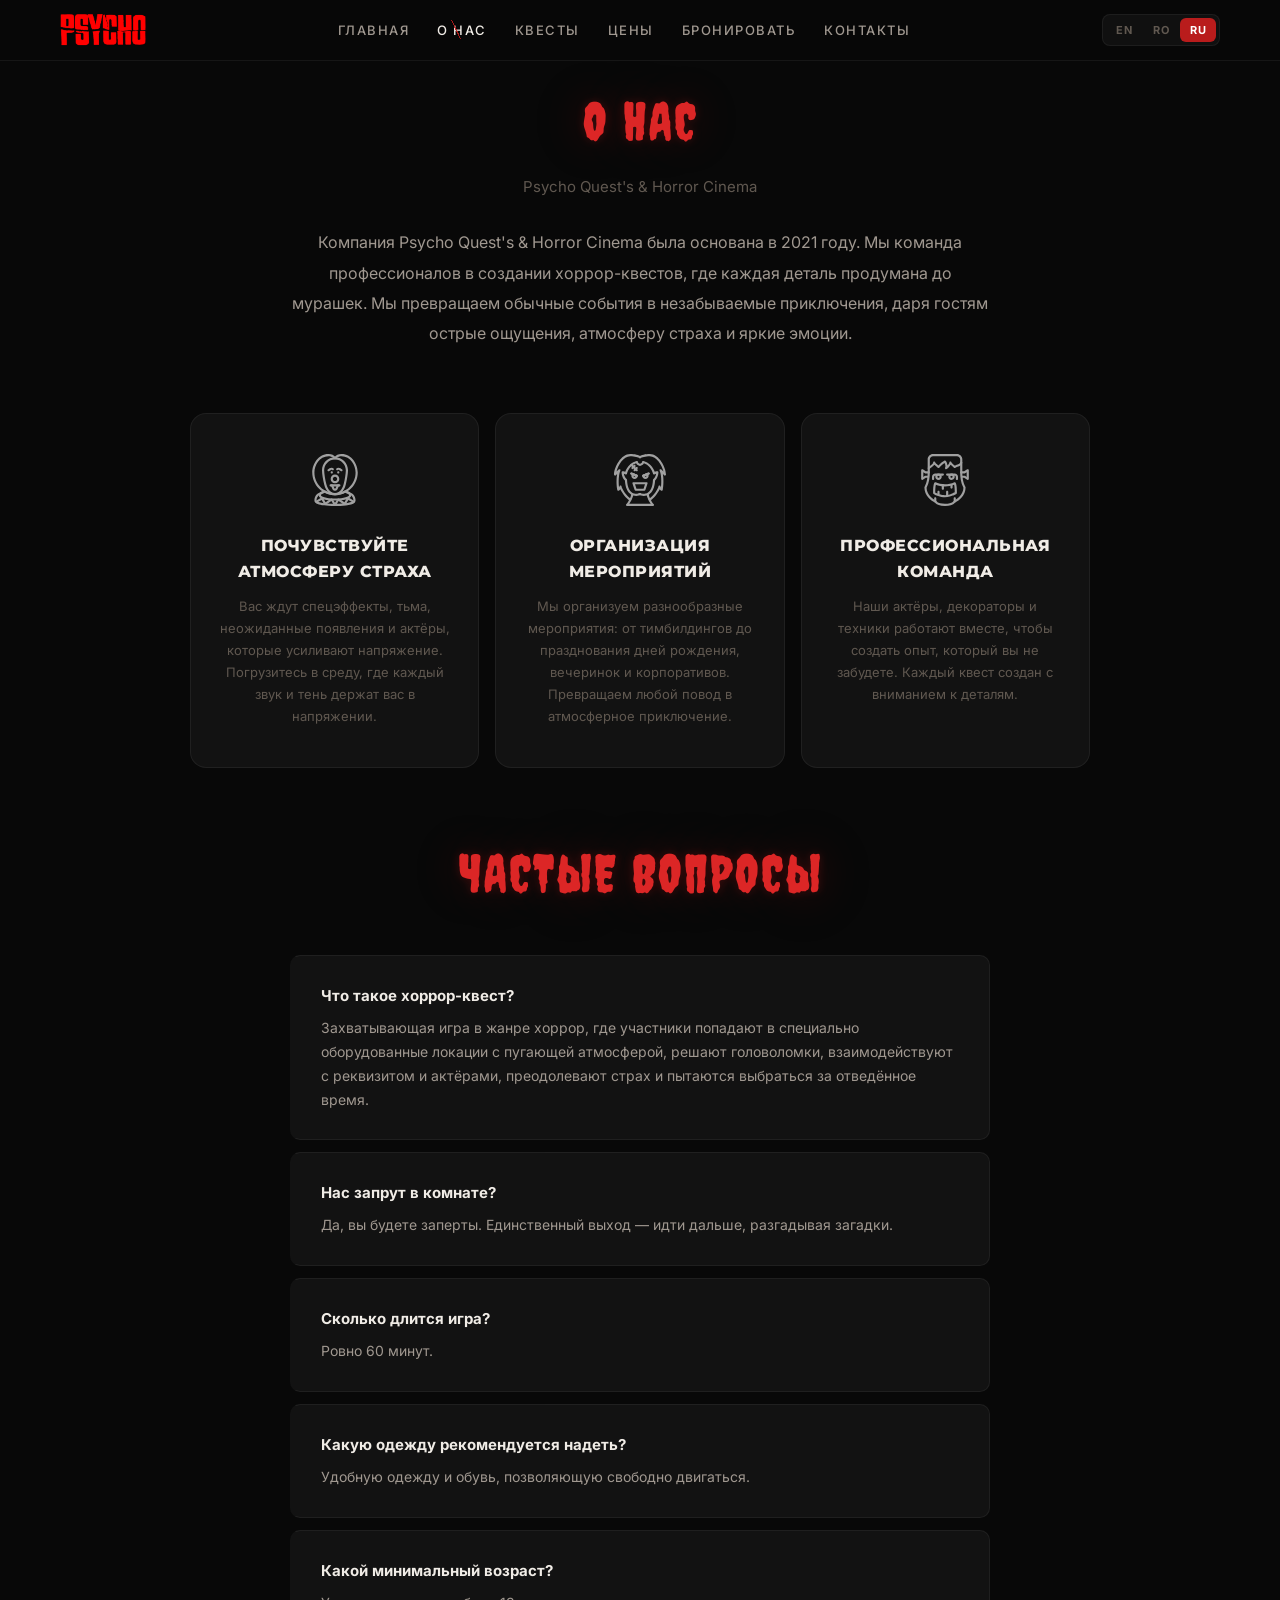
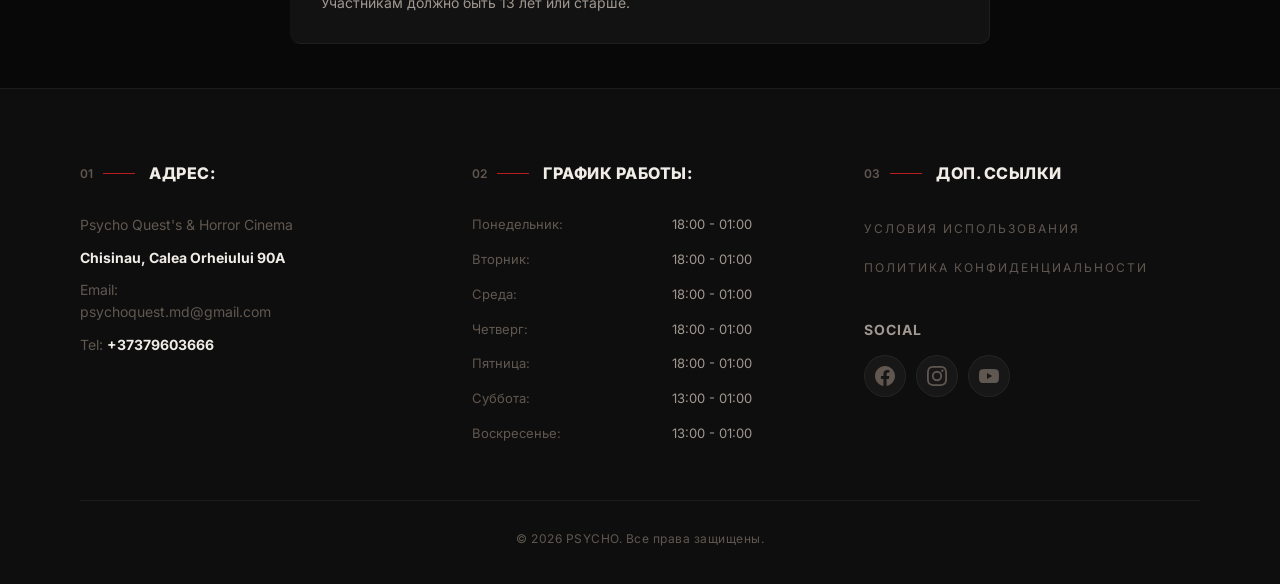
==== about.html @ f4867525 "feat: add Supabase booking system with admin panel and notifications Replace FormSubmit.co with a re" ====
<!DOCTYPE html>
<html lang="ru" data-theme="dark">
<head>
  <meta charset="UTF-8">
  <meta name="viewport" content="width=device-width, initial-scale=1.0">
  <title>PSYCHO — About Us</title>
  <meta name="description" content="PSYCHO Horror Quest — immersive escape rooms with live actors in Chisinau, Moldova.">
  <meta property="og:type" content="website">
  <meta property="og:title" content="PSYCHO — About Us">
  <meta property="og:description" content="Immersive horror escape rooms with live actors. Face your fears.">
  <meta property="og:image" content="og-image.svg">
  <meta property="og:url" content="https://psycho-phi.vercel.app">
  <meta property="og:site_name" content="PSYCHO Horror Quest">
  <meta name="twitter:card" content="summary_large_image">
  <meta name="twitter:title" content="PSYCHO — About Us">
  <meta name="twitter:image" content="og-image.svg">
  <link rel="icon" href="data:image/svg+xml,<svg xmlns='http://www.w3.org/2000/svg' viewBox='0 0 100 100'><text y='80' font-size='80'>&#x1F3AD;</text></svg>">
  <link rel="preconnect" href="https://fonts.googleapis.com">
  <link rel="preconnect" href="https://fonts.gstatic.com" crossorigin>
  <link href="https://fonts.googleapis.com/css2?family=Creepster&family=Inter:wght@400;500;600;700&family=Montserrat:wght@700;800;900&family=Noto+Sans:wght@700;800;900&display=swap" rel="stylesheet">
  <link rel="stylesheet" href="style.css">
  <!-- Google Analytics -->
  <script async src="https://www.googletagmanager.com/gtag/js?id=G-79M2F83FZJ"></script>
  <script>
    window.dataLayer = window.dataLayer || [];
    function gtag(){dataLayer.push(arguments);}
    gtag('js', new Date());
    gtag('config', 'G-79M2F83FZJ');
  </script>
  <!-- Microsoft Clarity -->
  <script>
    (function(c,l,a,r,i,t,y){
      c[a]=c[a]||function(){(c[a].q=c[a].q||[]).push(arguments)};
      t=l.createElement(r);t.async=1;t.src="https://www.clarity.ms/tag/"+i;
      y=l.getElementsByTagName(r)[0];y.parentNode.insertBefore(t,y);
    })(window, document, "clarity", "script", "rmegk6gtqh");
  </script>
  <!-- hreflang -->
  <link rel="alternate" href="https://psychoquest.md/en/" hreflang="en-US">
  <link rel="alternate" href="https://psychoquest.md/ro/" hreflang="ro-RO">
  <link rel="alternate" href="https://psychoquest.md/ru/" hreflang="ru-RU">
  <meta name="google-site-verification" content="jnok09zRjxo2usL5P604njQZQoS1JyeTuHIp3W2_Ptk">
</head>
<body>

  <!-- NAVBAR -->
  <header class="navbar" role="banner">
    <nav class="navbar-inner">
      <a href="index.html" class="logo"><img src="images/logo.png" alt="PSYCHO" class="logo-img"></a>
      <ul class="nav-links">
        <li><a href="index.html" data-i18n="navHome">Home</a></li>
        <li><a href="about.html" data-i18n="navAbout">About Us</a></li>
        <li><a href="quests.html" data-i18n="navQuests">Quests</a></li>
        <li><a href="pricing.html" data-i18n="navPricing">Pricing</a></li>
        <li><a href="booking.html" data-i18n="navBooking">Book Now</a></li>
        <li><a href="contact.html" data-i18n="navContact">Contact</a></li>
      </ul>
      <div class="nav-controls">
        <div class="lang-switcher">
          <button class="lang-btn" data-lang="en">EN</button>
          <button class="lang-btn" data-lang="ro">RO</button>
          <button class="lang-btn active" data-lang="ru">RU</button>
        </div>
        <button class="menu-toggle" id="menuToggle" aria-label="Menu">&#x2630;</button>
      </div>
    </nav>
  </header>

  <nav class="mobile-nav" id="mobileNav">
    <a href="index.html" data-i18n="navHome">Home</a>
    <a href="about.html" data-i18n="navAbout">About Us</a>
    <a href="quests.html" data-i18n="navQuests">Quests</a>
    <a href="pricing.html" data-i18n="navPricing">Pricing</a>
    <a href="booking.html" data-i18n="navBooking">Book Now</a>
    <a href="contact.html" data-i18n="navContact">Contact</a>
  </nav>

  <main class="page-content">
    <div class="container">
      <h1 class="section-title fade-in" data-i18n="aboutTitle">About Us</h1>
      <p class="section-subtitle fade-in" data-i18n="aboutSubtitle">Psycho Quest's &amp; Horror Cinema</p>

      <!-- Company Info -->
      <div class="about-block fade-in">
        <div class="about-text">
          <p data-i18n="aboutDesc">Psycho Quest's &amp; Horror Cinema was founded in 2021. We are a team of professionals in creating horror quests, where every detail is thought through to give you chills. We transform ordinary events into unforgettable adventures, giving our guests thrilling sensations, an atmosphere of fear, and vivid emotions.</p>
        </div>
      </div>

      <!-- Features -->
      <div class="about-features">
        <div class="about-feature fade-in">
          <img src="images/Pennywise.svg" alt="" class="about-feature-icon">
          <h3 data-i18n="aboutAtmosphere">Feel the Atmosphere of Fear</h3>
          <p data-i18n="aboutAtmosphereDesc">Special effects, darkness, unexpected appearances, and actors who intensify the tension. Immerse yourself in an environment where every sound and shadow keeps you on edge.</p>
        </div>
        <div class="about-feature fade-in">
          <img src="images/Chucky.svg" alt="" class="about-feature-icon">
          <h3 data-i18n="aboutEvents">Event Organization</h3>
          <p data-i18n="aboutEventsDesc">We organize a variety of events: from team-building activities to birthday celebrations, parties, and corporate functions. We transform any occasion into an atmospheric adventure with intense emotions.</p>
        </div>
        <div class="about-feature fade-in">
          <img src="images/Frankenstein.svg" alt="" class="about-feature-icon">
          <h3 data-i18n="aboutProfessional">Professional Team</h3>
          <p data-i18n="aboutProfessionalDesc">Our actors, set designers, and technicians work together to create an experience you won't forget. Every quest is built with meticulous attention to detail.</p>
        </div>
      </div>

      <!-- FAQ -->
      <h2 class="section-title fade-in" style="margin-top: 64px;" data-i18n="faqTitle">FAQ</h2>
      <div class="faq-list">
        <div class="faq-item fade-in">
          <h4 class="faq-question" data-i18n="faq1q">What is a horror quest?</h4>
          <p class="faq-answer" data-i18n="faq1a">An exciting horror-genre game where participants enter specially designed locations with a frightening atmosphere, solve puzzles, interact with props and actors, overcome their fears, and try to escape within the set time.</p>
        </div>
        <div class="faq-item fade-in">
          <h4 class="faq-question" data-i18n="faq2q">Will we be locked in a room?</h4>
          <p class="faq-answer" data-i18n="faq2a">Yes, you will be locked in. The only way out is to keep moving forward and solving the puzzles.</p>
        </div>
        <div class="faq-item fade-in">
          <h4 class="faq-question" data-i18n="faq3q">How long does the game last?</h4>
          <p class="faq-answer" data-i18n="faq3a">Exactly 60 minutes.</p>
        </div>
        <div class="faq-item fade-in">
          <h4 class="faq-question" data-i18n="faq4q">What clothing is recommended?</h4>
          <p class="faq-answer" data-i18n="faq4a">Comfortable clothes and shoes that allow easy movement.</p>
        </div>
        <div class="faq-item fade-in">
          <h4 class="faq-question" data-i18n="faq5q">What is the minimum age?</h4>
          <p class="faq-answer" data-i18n="faq5a">Participants must be 13 years or older.</p>
        </div>
      </div>
    </div>
  </main>

  <!-- FOOTER -->
  <footer class="footer" role="contentinfo">
    <div class="container">
      <div class="footer-grid">
        <div class="footer-col">
          <div class="footer-col-header"><span class="footer-col-num">01</span><h4 data-i18n="footerAddress">Address:</h4></div>
          <div class="footer-col-body">
            <p class="footer-brand">Psycho Quest's &amp; Horror Cinema</p>
            <p><strong>Chisinau, Calea Orheiului 90A</strong></p>
            <p>Email:<br><a href="mailto:psychoquest.md@gmail.com">psychoquest.md@gmail.com</a></p>
            <p>Tel: <a href="tel:+37379603666"><strong>+37379603666</strong></a></p>
          </div>
        </div>
        <div class="footer-col">
          <div class="footer-col-header"><span class="footer-col-num">02</span><h4 data-i18n="footerSchedule">Working hours:</h4></div>
          <div class="footer-col-body footer-schedule">
            <div class="schedule-row"><span data-i18n="dayMon">Monday:</span><span>18:00 - 01:00</span></div>
            <div class="schedule-row"><span data-i18n="dayTue">Tuesday:</span><span>18:00 - 01:00</span></div>
            <div class="schedule-row"><span data-i18n="dayWed">Wednesday:</span><span>18:00 - 01:00</span></div>
            <div class="schedule-row"><span data-i18n="dayThu">Thursday:</span><span>18:00 - 01:00</span></div>
            <div class="schedule-row"><span data-i18n="dayFri">Friday:</span><span>18:00 - 01:00</span></div>
            <div class="schedule-row"><span data-i18n="daySat">Saturday:</span><span>13:00 - 01:00</span></div>
            <div class="schedule-row"><span data-i18n="daySun">Sunday:</span><span>13:00 - 01:00</span></div>
          </div>
        </div>
        <div class="footer-col">
          <div class="footer-col-header"><span class="footer-col-num">03</span><h4 data-i18n="footerLinks">Extra links</h4></div>
          <div class="footer-col-body">
            <a href="terms.html" class="footer-link" data-i18n="footerTerms">TERMS OF USE</a>
            <a href="privacy.html" class="footer-link" data-i18n="footerPrivacy">PRIVACY POLICY</a>
          </div>
          <div class="footer-social-section">
            <h4>Social</h4>
            <div class="footer-social-links">
              <a href="https://facebook.com/psychoquest.balti" class="footer-social-btn" aria-label="Facebook" target="_blank" rel="noopener"><svg width="20" height="20" fill="currentColor" viewBox="0 0 24 24"><path d="M24 12.073c0-6.627-5.373-12-12-12s-12 5.373-12 12c0 5.99 4.388 10.954 10.125 11.854v-8.385H7.078v-3.47h3.047V9.43c0-3.007 1.792-4.669 4.533-4.669 1.312 0 2.686.235 2.686.235v2.953H15.83c-1.491 0-1.956.925-1.956 1.874v2.25h3.328l-.532 3.47h-2.796v8.385C19.612 23.027 24 18.062 24 12.073z"/></svg></a>
              <a href="https://instagram.com/psycho_quest.md" class="footer-social-btn" aria-label="Instagram" target="_blank" rel="noopener"><svg width="20" height="20" fill="currentColor" viewBox="0 0 24 24"><path d="M12 2.163c3.204 0 3.584.012 4.85.07 3.252.148 4.771 1.691 4.919 4.919.058 1.265.069 1.645.069 4.849 0 3.205-.012 3.584-.069 4.849-.149 3.225-1.664 4.771-4.919 4.919-1.266.058-1.644.07-4.85.07-3.204 0-3.584-.012-4.849-.07-3.26-.149-4.771-1.699-4.919-4.92-.058-1.265-.07-1.644-.07-4.849 0-3.204.013-3.583.07-4.849.149-3.227 1.664-4.771 4.919-4.919 1.266-.057 1.645-.069 4.849-.069zM12 0C8.741 0 8.333.014 7.053.072 2.695.272.273 2.69.073 7.052.014 8.333 0 8.741 0 12c0 3.259.014 3.668.072 4.948.2 4.358 2.618 6.78 6.98 6.98C8.333 23.986 8.741 24 12 24c3.259 0 3.668-.014 4.948-.072 4.354-.2 6.782-2.618 6.979-6.98.059-1.28.073-1.689.073-4.948 0-3.259-.014-3.667-.072-4.947-.196-4.354-2.617-6.78-6.979-6.98C15.668.014 15.259 0 12 0zm0 5.838a6.162 6.162 0 100 12.324 6.162 6.162 0 000-12.324zM12 16a4 4 0 110-8 4 4 0 010 8zm6.406-11.845a1.44 1.44 0 100 2.881 1.44 1.44 0 000-2.881z"/></svg></a>
              <a href="https://youtube.com/@psycho_moldova" class="footer-social-btn" aria-label="YouTube" target="_blank" rel="noopener"><svg width="20" height="20" fill="currentColor" viewBox="0 0 24 24"><path d="M23.498 6.186a3.016 3.016 0 00-2.122-2.136C19.505 3.545 12 3.545 12 3.545s-7.505 0-9.377.505A3.017 3.017 0 00.502 6.186C0 8.07 0 12 0 12s0 3.93.502 5.814a3.016 3.016 0 002.122 2.136c1.871.505 9.376.505 9.376.505s7.505 0 9.377-.505a3.015 3.015 0 002.122-2.136C24 15.93 24 12 24 12s0-3.93-.502-5.814zM9.545 15.568V8.432L15.818 12l-6.273 3.568z"/></svg></a>
            </div>
          </div>
        </div>
      </div>
      <div class="footer-bottom"><p>&copy; <span id="currentYear">2026</span> PSYCHO. <span data-i18n="footerRights">All rights reserved.</span></p></div>
    </div>
  </footer>

  <button class="scroll-top" id="scrollTop" aria-label="Scroll to top">
    <svg width="20" height="20" fill="none" stroke="currentColor" stroke-width="2.5" viewBox="0 0 24 24"><path d="M18 15l-6-6-6 6"/></svg>
  </button>

  <script src="app.js" defer></script>
</body>
</html>
---- style.css ----
/* ============================================
   PSYCHO Horror Quest - Redesigned
   Cinematic dark aesthetic, blood-red accents
   ============================================ */

/* Creepster with Cyrillic support (local file replaces Google Fonts version) */
@font-face {
  font-family: 'Creepster';
  src: url('fonts/Creepster-Cyrillic.ttf') format('truetype');
  font-weight: 400;
  font-style: normal;
  font-display: swap;
}

:root {
  --bg-primary: #080808;
  --bg-secondary: #0e0e0e;
  --bg-card: #121212;
  --bg-card-hover: #181818;
  --text-primary: #f0ece6;
  --text-secondary: #a09890;
  --text-muted: #605850;
  --accent: #b91c1c;
  --accent-dark: #7f1d1d;
  --accent-light: #dc2626;
  --accent-glow: rgba(185, 28, 28, 0.25);
  --border: rgba(255, 255, 255, 0.06);
  --border-hover: rgba(185, 28, 28, 0.4);
  --shadow: rgba(0, 0, 0, 0.6);
  --shadow-accent: rgba(185, 28, 28, 0.2);
  --input-bg: rgba(255, 255, 255, 0.04);
  --input-border: rgba(255, 255, 255, 0.08);
  --input-focus: var(--accent);
  --font-display: 'Montserrat', sans-serif;
  --font-logo: 'Creepster', cursive;
  --font-body: 'Inter', -apple-system, BlinkMacSystemFont, sans-serif;
  --radius: 16px;
  --radius-sm: 10px;
  --ease: cubic-bezier(0.25, 0.46, 0.45, 0.94);
}

*, *::before, *::after { box-sizing: border-box; margin: 0; padding: 0; }
html { scroll-behavior: smooth; font-size: 16px; }

body {
  font-family: var(--font-body);
  background: var(--bg-primary);
  color: var(--text-primary);
  line-height: 1.6;
  min-height: 100vh;
  overflow-x: hidden;
}

.container { width: 100%; max-width: 1200px; margin: 0 auto; padding: 0 20px; }
.sr-only { position: absolute; width: 1px; height: 1px; padding: 0; margin: -1px; overflow: hidden; clip: rect(0,0,0,0); border: 0; }

/* ========== NAVBAR ========== */
.navbar {
  position: fixed; top: 0; left: 0; right: 0; z-index: 1000;
  background: rgba(8, 8, 8, 0.85);
  backdrop-filter: blur(20px); -webkit-backdrop-filter: blur(20px);
  border-bottom: 1px solid var(--border);
}

.navbar-inner {
  display: flex; align-items: center; justify-content: space-between;
  padding: 14px 20px; max-width: 1200px; margin: 0 auto;
}

.logo { display: flex; align-items: center; text-decoration: none; }
.logo:hover { opacity: 0.8; }
.logo-img { height: 32px; width: auto; }

.nav-controls { display: flex; align-items: center; gap: 10px; }

.nav-links { display: none; list-style: none; gap: 28px; align-items: center; }
.nav-links a {
  color: var(--text-secondary); text-decoration: none; font-size: 13px; font-weight: 500;
  letter-spacing: 1.5px; text-transform: uppercase;
  transition: color 0.3s ease; position: relative;
}
.nav-links a::after {
  content: ''; position: absolute; bottom: -4px; left: 0; width: 0; height: 1px;
  background: var(--accent); transition: width 0.3s ease;
}
.nav-links a:hover { color: var(--text-primary); }
.nav-links a:hover::after { width: 100%; }

/* Active nav — diagonal slash/claw scratch */
.nav-active { color: var(--text-primary) !important; position: relative; }
.nav-active::after { width: 0 !important; background: transparent !important; }
.nav-active::before {
  content: ''; position: absolute;
  top: -2px; left: -4px;
  width: 110%; height: 120%;
  background:
    linear-gradient(65deg, transparent 42%, var(--accent) 42%, var(--accent) 44%, transparent 44%);
  pointer-events: none;
  opacity: 0.9;
}

/* Language */
.lang-switcher {
  display: flex; gap: 1px; background: rgba(255,255,255,0.04);
  border-radius: 8px; padding: 3px; border: 1px solid var(--border);
}
.lang-btn {
  background: none; border: none; color: var(--text-muted); font-size: 11px; font-weight: 700;
  padding: 5px 10px; border-radius: 6px; cursor: pointer;
  transition: all 0.2s ease; font-family: var(--font-body); text-transform: uppercase; letter-spacing: 0.5px;
}
.lang-btn.active { background: var(--accent); color: #fff; }
.lang-btn:hover:not(.active) { color: var(--text-primary); background: rgba(255,255,255,0.04); }

/* Mobile */
.menu-toggle {
  display: flex; background: none; border: 1px solid var(--border); color: var(--text-secondary);
  width: 38px; height: 38px; border-radius: 10px; cursor: pointer;
  align-items: center; justify-content: center; font-size: 18px; transition: all 0.2s ease;
}
.menu-toggle:hover { border-color: var(--accent); color: var(--accent); }

.mobile-nav {
  display: none; position: fixed; top: 61px; left: 0; right: 0; bottom: 0;
  background: var(--bg-primary); z-index: 999; padding: 32px 20px;
  flex-direction: column; gap: 4px;
}
.mobile-nav.open { display: flex; }
.mobile-nav a {
  color: var(--text-secondary); text-decoration: none; font-size: 16px; font-weight: 500;
  padding: 16px 20px; border-radius: var(--radius-sm);
  transition: all 0.2s ease; text-transform: uppercase; letter-spacing: 1.5px;
  border-left: 2px solid transparent;
}
.mobile-nav a:hover { color: var(--text-primary); background: rgba(255,255,255,0.03); border-left-color: var(--accent); }

/* ========== HERO SLIDER ========== */
.hero-slider { position: relative; width: 100%; height: 100vh; height: 100dvh; overflow: hidden; background: #000; }

.slide {
  position: absolute; inset: 0;
  background-size: cover; background-position: center; background-repeat: no-repeat;
  opacity: 0; visibility: hidden; transition: opacity 1.2s ease, visibility 0s 1.2s;
}
.slide.active { opacity: 1; visibility: visible; z-index: 1; transition: opacity 1.2s ease, visibility 0s 0s; animation: panZoom 10s ease-out forwards; }

.slide-overlay {
  position: absolute; inset: 0;
  background: linear-gradient(135deg, rgba(0,0,0,0.7) 0%, rgba(0,0,0,0.3) 40%, rgba(0,0,0,0.8) 100%);
}

.slide-content {
  position: absolute; top: 50%; left: 0; transform: translateY(-50%);
  z-index: 2; padding: 0 20px 0 clamp(20px, 6vw, 180px); max-width: 650px; text-align: left;
}

.slide-title {
  font-family: var(--font-logo); font-size: clamp(36px, 8vw, 80px);
  color: var(--accent-light); font-weight: 400; letter-spacing: 3px; line-height: 1.05;
  margin-bottom: 20px;
  text-shadow: 0 0 8px var(--accent-glow), 0 0 30px var(--accent-glow), 0 0 60px rgba(185, 28, 28, 0.2);
}

.slide-desc {
  color: rgba(255,255,255,0.6); font-size: clamp(14px, 2vw, 16px); line-height: 1.7;
  margin-bottom: 20px;
  display: -webkit-box; -webkit-line-clamp: 3; -webkit-box-orient: vertical; overflow: hidden;
}

.slide-meta {
  display: flex; gap: 20px; flex-wrap: wrap; margin-bottom: 28px;
  font-size: 13px; color: rgba(255,255,255,0.45); letter-spacing: 0.5px;
}

.meta-horror-icon { width: 16px; height: 16px; vertical-align: -2px; flex-shrink: 0; filter: invert(1) opacity(0.5); }
.slide-meta .meta-horror-icon { width: 18px; height: 18px; vertical-align: -3px; }

.hero-cta {
  display: inline-block; background: var(--accent); color: #fff; border: none;
  padding: 14px 36px; font-size: 13px; font-weight: 700; font-family: var(--font-body);
  border-radius: 6px; cursor: pointer; text-transform: uppercase; letter-spacing: 2.5px;
  transition: all 0.3s ease; text-decoration: none;
}
.hero-cta:hover { background: var(--accent-light); transform: translateY(-1px); box-shadow: 0 8px 24px var(--shadow-accent); }

.slide-link { margin-top: 24px; }
.slide-view-rooms {
  color: rgba(255,255,255,0.5); text-decoration: none; font-size: 12px; font-weight: 700;
  letter-spacing: 2.5px; text-transform: uppercase; padding-bottom: 6px;
  border-bottom: 1px dashed rgba(255,255,255,0.2); transition: all 0.3s ease;
}
.slide-view-rooms:hover { color: #fff; border-color: var(--accent); }

/* Sliced PSYCHO brand title — overlays the slider */
.psycho-brand {
  position: absolute; z-index: 4; top: 50%; left: 50%;
  transform: translate(-50%, -50%); pointer-events: none;
  opacity: 0.07; mix-blend-mode: screen;
}

.psycho-title {
  position: relative; font-family: 'Noto Sans', sans-serif;
  font-size: clamp(80px, 18vw, 220px); font-weight: 900; text-transform: uppercase;
  letter-spacing: 0.08em; line-height: 1; user-select: none;
  transform: scaleX(0.85);
}

/* Top slice — upper 55% of the letters */
.psycho-title--top {
  display: block; color: #e8e025;
  clip-path: polygon(0 0, 100% 0, 100% 55%, 0 55%);
}

/* Bottom slice — lower 45%, shifted right for fracture feel */
.psycho-title--bottom {
  display: block; color: #d4cc1e; position: absolute; top: 0; left: 0;
  clip-path: polygon(0 57%, 100% 57%, 100% 100%, 0 100%);
  transform: translateX(3px);
}

/* Vertical line-style slider indicators — matches reference site */
.slider-indicators {
  position: absolute; top: 50%; right: 24px; transform: translateY(-50%);
  z-index: 5; display: flex; flex-direction: column; gap: 0;
  padding: 0; margin: 0;
}

.slider-ind {
  width: 48px; height: 20px; border: none; padding: 0; margin: 0;
  background: transparent; cursor: pointer; position: relative; display: block;
}

.slider-ind::before {
  content: ''; display: block; position: absolute;
  top: 50%; right: 0; margin-top: -1px;
  height: 2px; width: 50%;
  background: rgba(255,255,255,0.33);
  pointer-events: none;
  transition: all 300ms cubic-bezier(0.86, 0, 0.07, 1);
}

.slider-ind:hover::before { background: #fff; width: 75%; }
.slider-ind.active::before { background: #fff; width: 100%; }

.slider-ind-fill { display: none; }

@keyframes panZoom { 0% { transform: scale(1.08); } 100% { transform: scale(1); } }

/* ========== SECTIONS ========== */
section { padding: 32px 0; }

.section-title {
  font-family: var(--font-logo); font-size: clamp(32px, 6vw, 52px);
  color: var(--accent-light); text-align: center; margin-bottom: 12px;
  font-weight: 400; letter-spacing: 2px; text-transform: uppercase;
  text-shadow: 0 0 10px var(--accent-glow), 0 0 40px var(--accent-glow), 0 0 80px rgba(185, 28, 28, 0.15);
}

.section-subtitle {
  text-align: center; color: var(--text-muted); font-size: 15px;
  margin-bottom: 28px; max-width: 500px; margin-left: auto; margin-right: auto;
}

/* ========== QUEST CARDS ========== */
.quests-grid { display: grid; grid-template-columns: 1fr; gap: 20px; }

.quest-card {
  background: var(--bg-card); border-radius: var(--radius); overflow: hidden;
  transition: all 0.5s var(--ease); cursor: pointer; border: 1px solid var(--border);
  position: relative;
}
.quest-card:hover {
  transform: translateY(-6px);
  box-shadow: 0 20px 60px rgba(0,0,0,0.5), 0 0 0 1px var(--border-hover);
}

.quest-image { width: 100%; height: 240px; position: relative; overflow: hidden; }
.quest-image img { width: 100%; height: 100%; object-fit: cover; transition: transform 0.8s var(--ease); }
.quest-card:hover .quest-image img { transform: scale(1.08); }
.quest-image::after {
  content: ''; position: absolute; inset: 0; z-index: 1; pointer-events: none;
  background: linear-gradient(to bottom, transparent 30%, var(--bg-card) 100%);
}

.quest-body { padding: 28px; }
.quest-name {
  font-family: var(--font-display); font-size: 22px; font-weight: 900;
  color: var(--text-primary); margin-bottom: 10px; text-transform: uppercase; letter-spacing: 0.5px;
}
.quest-description { color: var(--text-secondary); font-size: 14px; line-height: 1.7; margin-bottom: 20px; }

.quest-meta { display: flex; flex-wrap: wrap; gap: 10px; margin-bottom: 18px; }
.quest-meta-item {
  display: flex; align-items: center; gap: 6px; font-size: 12px; color: var(--text-muted);
  background: rgba(255,255,255,0.03); padding: 6px 14px; border-radius: 100px; letter-spacing: 0.3px;
}

.fear-level { display: flex; align-items: center; gap: 10px; margin-bottom: 24px; }
.fear-label { font-size: 11px; color: var(--text-muted); text-transform: uppercase; letter-spacing: 1.5px; font-weight: 600; }
.fear-dots { display: flex; gap: 5px; }
.fear-dot { width: 8px; height: 8px; border-radius: 50%; background: rgba(255,255,255,0.08); transition: all 0.3s ease; }
.fear-dot.active { background: var(--accent); box-shadow: 0 0 10px var(--accent-glow); }

.quest-book-btn {
  display: block; width: 100%; background: transparent; border: 1.5px solid rgba(255,255,255,0.12);
  color: var(--text-primary); padding: 13px; font-size: 12px; font-weight: 700;
  font-family: var(--font-body); border-radius: 8px; cursor: pointer;
  text-transform: uppercase; letter-spacing: 2.5px; transition: all 0.3s ease; text-decoration: none; text-align: center;
}
.quest-book-btn:hover { background: var(--accent); border-color: var(--accent); color: #fff; }

/* ========== PRICING ========== */
.pricing-card {
  background: var(--bg-card); border: 1px solid var(--border); border-radius: var(--radius);
  padding: 40px; max-width: 520px; margin: 0 auto;
}
.price-row { display: flex; justify-content: space-between; align-items: center; padding: 20px 0; border-bottom: 1px solid var(--border); }
.price-row:last-child { border-bottom: none; }
.price-label { color: var(--text-secondary); font-size: 15px; }
.price-value { color: var(--accent-light); font-size: 22px; font-weight: 800; font-family: var(--font-display); }
.price-note { text-align: center; color: var(--text-muted); font-size: 13px; margin-top: 20px; }

/* ========== HOW IT WORKS ========== */
.info-grid { display: grid; grid-template-columns: 1fr; gap: 16px; }

.info-card {
  background: var(--bg-card); border: 1px solid var(--border); border-radius: var(--radius);
  padding: 40px 24px; text-align: center; transition: all 0.4s var(--ease); position: relative;
}
.info-card::before {
  content: ''; position: absolute; top: 0; left: 50%; transform: translateX(-50%);
  width: 40px; height: 2px; background: var(--accent); opacity: 0; transition: all 0.4s ease;
}
.info-card:hover { transform: translateY(-4px); box-shadow: 0 16px 48px rgba(0,0,0,0.3); border-color: var(--border-hover); }
.info-card:hover::before { opacity: 1; width: 60px; }

.info-icon { margin-bottom: 20px; }
.info-icon svg { width: 48px; height: 48px; color: var(--accent); }

.horror-icon {
  width: 56px; height: 56px; filter: invert(1) opacity(0.6);
  transition: all 0.5s ease;
}
.info-card:hover .horror-icon { filter: invert(1) opacity(1); transform: scale(1.15) rotate(-3deg); }

.info-title { font-size: 16px; font-weight: 700; color: var(--text-primary); margin-bottom: 10px; text-transform: uppercase; letter-spacing: 0.5px; }
.info-text { font-size: 13px; color: var(--text-muted); line-height: 1.7; }

/* ========== BOOKING FORM ========== */
#booking { background: var(--bg-secondary); }

.booking-form {
  background: var(--bg-card); border: 1px solid var(--border); border-radius: var(--radius);
  padding: 36px 28px; max-width: 600px; margin: 0 auto;
}
.form-group { margin-bottom: 22px; }
.form-label {
  display: block; font-size: 11px; font-weight: 700; color: var(--text-muted);
  text-transform: uppercase; letter-spacing: 1.5px; margin-bottom: 8px;
}
.form-input, .form-select {
  width: 100%; background: var(--input-bg); border: 1px solid var(--input-border);
  color: var(--text-primary); padding: 14px 16px; font-size: 15px;
  font-family: var(--font-body); border-radius: var(--radius-sm);
  transition: all 0.3s ease; appearance: none; -webkit-appearance: none;
}
.form-input:focus, .form-select:focus { outline: none; border-color: var(--accent); box-shadow: 0 0 0 3px var(--accent-glow); }
.form-select {
  background-image: url("data:image/svg+xml,%3Csvg xmlns='http://www.w3.org/2000/svg' width='12' height='12' viewBox='0 0 12 12'%3E%3Cpath fill='%23605850' d='M6 8L1 3h10z'/%3E%3C/svg%3E");
  background-repeat: no-repeat; background-position: right 16px center; padding-right: 40px;
}
.form-row { display: grid; grid-template-columns: 1fr 1fr; gap: 16px; }
.form-submit {
  width: 100%; background: var(--accent); color: #fff; border: none; padding: 16px;
  font-size: 13px; font-weight: 700; font-family: var(--font-body); border-radius: 8px;
  cursor: pointer; text-transform: uppercase; letter-spacing: 2.5px;
  transition: all 0.3s ease; margin-top: 8px;
}
.form-submit:hover { background: var(--accent-light); }
.form-submit:disabled { opacity: 0.5; cursor: not-allowed; }

/* Booking wizard */
.booking-wizard {
  max-width: 600px;
  margin: 0 auto;
}
.bw-section {
  margin-bottom: 28px;
}
.bw-hidden {
  display: none;
}
.bw-label {
  font-size: 11px;
  font-weight: 700;
  color: var(--text-muted);
  text-transform: uppercase;
  letter-spacing: 1.5px;
  margin-bottom: 12px;
}

/* Room cards */
.bw-rooms {
  display: grid;
  grid-template-columns: repeat(3, 1fr);
  gap: 10px;
}
.bw-room {
  position: relative;
  background: var(--bg-card);
  border: 2px solid var(--border);
  border-radius: var(--radius-sm);
  overflow: hidden;
  cursor: pointer;
  transition: all 0.25s ease;
}
.bw-room:hover { border-color: var(--border-hover); }
.bw-room.active { border-color: var(--accent); box-shadow: 0 0 0 3px var(--accent-glow); }
.bw-room-img { width: 100%; height: 90px; object-fit: cover; display: block; filter: brightness(0.6); transition: filter 0.25s; }
.bw-room:hover .bw-room-img,
.bw-room.active .bw-room-img { filter: brightness(0.85); }
.bw-room-name {
  padding: 10px 8px;
  font-size: 12px;
  font-weight: 700;
  color: var(--text-primary);
  text-align: center;
  white-space: nowrap;
  overflow: hidden;
  text-overflow: ellipsis;
}
.bw-room-check {
  position: absolute; top: 6px; right: 6px;
  width: 22px; height: 22px; background: var(--accent); border-radius: 50%;
  display: none; align-items: center; justify-content: center;
}
.bw-room.active .bw-room-check { display: flex; }

/* Inline date picker overrides */
#bwDatePicker .flatpickr-calendar {
  background: var(--bg-card) !important;
  border: 1px solid var(--border) !important;
  box-shadow: none !important;
  width: 100% !important;
  max-width: 100% !important;
}

/* Time grid */
.bw-time-grid {
  display: grid;
  grid-template-columns: repeat(4, 1fr);
  gap: 8px;
}
.bw-time {
  padding: 14px 6px;
  text-align: center;
  font-size: 15px;
  font-weight: 600;
  color: var(--text-primary);
  background: var(--bg-card);
  border: 1px solid var(--border);
  border-radius: var(--radius-sm);
  cursor: pointer;
  transition: all 0.2s ease;
  user-select: none;
}
.bw-time:hover:not(.taken):not(.past) {
  border-color: var(--accent);
  background: rgba(185, 28, 28, 0.1);
}
.bw-time.active {
  background: var(--accent);
  border-color: var(--accent);
  color: #fff;
  box-shadow: 0 0 0 3px var(--accent-glow);
}
.bw-time.taken {
  color: var(--text-muted);
  border-color: transparent;
  background: var(--bg-secondary);
  cursor: not-allowed;
  text-decoration: line-through;
  opacity: 0.4;
}
.bw-time.past {
  color: var(--text-muted);
  border-color: transparent;
  background: var(--bg-secondary);
  cursor: not-allowed;
  opacity: 0.25;
}
.bw-time-sub {
  display: block;
  font-size: 9px;
  font-weight: 400;
  color: var(--text-muted);
  margin-top: 2px;
  text-decoration: none;
}
.bw-time.taken .bw-time-sub { color: var(--accent); }

/* Phone row */
.bw-phone-row {
  display: flex;
  gap: 10px;
}
.bw-phone-input {
  flex: 1;
  padding: 14px 16px;
  background: var(--bg-card);
  border: 1px solid var(--border);
  border-radius: var(--radius-sm);
  color: var(--text-primary);
  font-size: 16px;
  font-family: var(--font-body);
}
.bw-phone-input:focus { outline: none; border-color: var(--accent); box-shadow: 0 0 0 3px var(--accent-glow); }
.bw-submit {
  padding: 14px 28px;
  background: var(--accent);
  color: #fff;
  border: none;
  border-radius: var(--radius-sm);
  font-size: 14px;
  font-weight: 700;
  font-family: var(--font-body);
  cursor: pointer;
  text-transform: uppercase;
  letter-spacing: 1px;
  white-space: nowrap;
  transition: background 0.2s;
}
.bw-submit:hover { background: var(--accent-light); }
.bw-submit:disabled { opacity: 0.5; cursor: not-allowed; }

/* Summary chip */
.bw-summary {
  background: var(--bg-card);
  border: 1px solid var(--border);
  border-radius: var(--radius-sm);
  padding: 14px 18px;
  margin-bottom: 20px;
  font-size: 14px;
  color: var(--text-secondary);
  display: flex;
  align-items: center;
  gap: 16px;
  flex-wrap: wrap;
}
.bw-summary strong { color: var(--text-primary); }

@media (max-width: 480px) {
  .bw-rooms { grid-template-columns: 1fr; }
  .bw-room { display: grid; grid-template-columns: 90px 1fr; }
  .bw-room-img { height: 100%; min-height: 70px; }
  .bw-room-name { text-align: left; padding: 12px; display: flex; align-items: center; }
  .bw-time-grid { grid-template-columns: repeat(3, 1fr); }
  .bw-phone-row { flex-direction: column; }
  .bw-submit { width: 100%; }
}

.booking-success { display: none; text-align: center; padding: 48px 24px; }
.booking-success.show { display: block; }
.booking-success .checkmark { margin-bottom: 20px; }
.booking-success h3 { font-family: var(--font-display); font-size: 28px; color: var(--text-primary); margin-bottom: 12px; font-weight: 900; }
.booking-success p { color: var(--text-secondary); margin-bottom: 24px; }

.share-btn {
  display: inline-flex; align-items: center; gap: 8px;
  background: rgba(255,255,255,0.04); border: 1px solid var(--border);
  color: var(--text-primary); padding: 10px 20px; font-size: 13px;
  font-family: var(--font-body); border-radius: 8px; cursor: pointer; transition: all 0.3s ease;
}
.share-btn:hover { border-color: var(--accent); color: var(--accent); }

/* ========== CONTACT ========== */
.contact-grid { display: grid; grid-template-columns: 1fr; gap: 16px; max-width: 800px; margin: 0 auto; }

.contact-item {
  display: flex; align-items: flex-start; gap: 20px;
  background: var(--bg-card); border: 1px solid var(--border); border-radius: var(--radius);
  padding: 28px; transition: all 0.3s ease;
}
.contact-item:hover { border-color: var(--border-hover); }

.contact-icon { flex-shrink: 0; color: var(--accent); }
.contact-icon svg { width: 24px; height: 24px; }
.contact-label { font-size: 11px; color: var(--text-muted); text-transform: uppercase; letter-spacing: 1.5px; margin-bottom: 6px; font-weight: 600; }
.contact-value { color: var(--text-primary); font-size: 15px; font-weight: 500; }
.contact-value a { color: var(--text-primary); text-decoration: none; transition: color 0.3s ease; }
.contact-value a:hover { color: var(--accent); }

.map-container { border-radius: var(--radius); overflow: hidden; border: 1px solid var(--border); }
.map-container iframe { width: 100%; height: 320px; border: none; filter: grayscale(100%) brightness(0.4) contrast(1.2); transition: filter 0.5s ease; }
.map-container:hover iframe { filter: grayscale(40%) brightness(0.6) contrast(1.1); }

/* ========== FOOTER ========== */
.footer { background: var(--bg-secondary); border-top: 1px solid var(--border); padding: 72px 0 36px; }
.footer-grid { display: grid; grid-template-columns: 1fr; gap: 48px; }

.footer-col-header { display: flex; align-items: center; gap: 14px; margin-bottom: 28px; }
.footer-col-num { font-size: 12px; color: var(--text-muted); display: inline-flex; align-items: center; gap: 10px; font-weight: 600; }
.footer-col-num::after { content: ''; display: inline-block; width: 32px; height: 1.5px; background: var(--accent); }
.footer-col-header h4 { font-size: 16px; font-weight: 800; color: var(--text-primary); text-transform: uppercase; letter-spacing: 0.5px; }

.footer-col-body { display: flex; flex-direction: column; gap: 10px; }
.footer-col-body p { color: var(--text-muted); font-size: 14px; line-height: 1.6; }
.footer-col-body p strong { color: var(--text-primary); }
.footer-col-body a { color: var(--text-muted); text-decoration: none; transition: color 0.3s ease; }
.footer-col-body a:hover { color: var(--accent); }
.footer-brand { font-size: 13px; }

.footer-schedule { gap: 14px; }
.schedule-row { display: flex; justify-content: space-between; gap: 24px; font-size: 13px; color: var(--text-muted); max-width: 280px; }
.schedule-row span:last-child { color: var(--text-secondary); white-space: nowrap; }

.footer-link { display: block; color: var(--text-muted) !important; font-size: 12px; letter-spacing: 2px; text-transform: uppercase; text-decoration: none; padding: 5px 0; transition: color 0.3s ease; }
.footer-link:hover { color: var(--text-primary) !important; }

.footer-social-section { margin-top: 36px; }
.footer-social-section h4 { font-size: 14px; font-weight: 700; color: var(--text-secondary); margin-bottom: 14px; text-transform: uppercase; letter-spacing: 1px; }
.footer-social-links { display: flex; gap: 10px; }
.footer-social-btn {
  display: flex; align-items: center; justify-content: center;
  width: 42px; height: 42px; background: rgba(255,255,255,0.04);
  border: 1px solid var(--border); border-radius: 50%;
  color: var(--text-muted); text-decoration: none; transition: all 0.3s ease;
}
.footer-social-btn:hover { background: var(--accent); border-color: var(--accent); color: #fff; }

.footer-bottom { margin-top: 56px; padding-top: 28px; border-top: 1px solid var(--border); text-align: center; }
.footer-bottom p { color: var(--text-muted); font-size: 12px; letter-spacing: 0.5px; }

/* ========== FLATPICKR ========== */
.flatpickr-calendar { background: var(--bg-card) !important; border: 1px solid var(--border) !important; border-radius: var(--radius) !important; box-shadow: 0 20px 60px var(--shadow) !important; }

/* ========== HISTORY ========== */
.history-list { max-width: 600px; margin: 0 auto; }
.history-item {
  background: var(--bg-card); border: 1px solid var(--border); border-radius: var(--radius-sm);
  padding: 20px 24px; margin-bottom: 12px; display: flex; justify-content: space-between;
  align-items: center; flex-wrap: wrap; gap: 8px; transition: border-color 0.3s ease;
}
.history-item:hover { border-color: var(--border-hover); }
.history-quest { font-weight: 700; color: var(--accent-light); }
.history-date { color: var(--text-secondary); font-size: 13px; }
.history-details { color: var(--text-muted); font-size: 12px; width: 100%; }
.history-empty { text-align: center; color: var(--text-muted); padding: 60px 20px; font-size: 15px; }

/* ========== PAGE CONTENT ========== */
.page-content { padding: 70px 0 24px; min-height: 60vh; }

/* ========== ABOUT ========== */
.about-block { max-width: 700px; margin: 0 auto 64px; }
.about-text p { color: var(--text-secondary); font-size: 16px; line-height: 1.9; text-align: center; }

.about-features { display: grid; grid-template-columns: 1fr; gap: 16px; max-width: 900px; margin: 0 auto; }
.about-feature {
  background: var(--bg-card); border: 1px solid var(--border); border-radius: var(--radius);
  padding: 40px 28px; text-align: center; transition: all 0.4s var(--ease);
}
.about-feature:hover { transform: translateY(-4px); border-color: var(--border-hover); box-shadow: 0 16px 48px rgba(0,0,0,0.3); }
.about-feature-icon { width: 52px; height: 52px; filter: invert(1) opacity(0.6); margin-bottom: 20px; transition: all 0.5s ease; }
.about-feature:hover .about-feature-icon { filter: invert(1) opacity(1); transform: scale(1.1); }
.about-feature h3 { font-family: var(--font-display); font-size: 16px; font-weight: 800; color: var(--text-primary); margin-bottom: 10px; text-transform: uppercase; letter-spacing: 0.5px; }
.about-feature p { color: var(--text-muted); font-size: 13px; line-height: 1.7; }

/* ========== FAQ ========== */
.faq-list { max-width: 700px; margin: 40px auto 0; }
.faq-item {
  background: var(--bg-card); border: 1px solid var(--border); border-radius: var(--radius-sm);
  padding: 28px; margin-bottom: 12px; transition: border-color 0.3s ease;
  border-left: 3px solid transparent;
}
.faq-item:hover { border-left-color: var(--accent); }
.faq-question { font-size: 15px; font-weight: 700; color: var(--text-primary); margin-bottom: 8px; }
.faq-answer { color: var(--text-secondary); font-size: 14px; line-height: 1.7; }

/* ========== TERMS ========== */
.terms-content { max-width: 700px; margin: 0 auto; }
.terms-section { margin-bottom: 18px; }
.terms-section h3 { font-size: 16px; font-weight: 800; color: var(--text-primary); margin-bottom: 10px; text-transform: uppercase; letter-spacing: 0.5px; }
.terms-section p { color: var(--text-secondary); font-size: 15px; line-height: 1.8; }
.terms-section a { color: var(--accent-light); text-decoration: none; }
.terms-section a:hover { text-decoration: underline; }
.terms-section ul, .terms-list { list-style: disc; padding-left: 24px; margin-top: 10px; }
.terms-section ul li, .terms-list li { color: var(--text-secondary); font-size: 15px; line-height: 1.8; margin-bottom: 6px; }
.terms-section ul li strong, .terms-list li strong { color: var(--text-primary); }

/* ========== SCROLL TO TOP ========== */
.scroll-top {
  position: fixed; bottom: 28px; right: 28px; z-index: 900;
  width: 44px; height: 44px; border-radius: 50%; background: var(--accent); border: none;
  color: #fff; cursor: pointer; display: flex; align-items: center; justify-content: center;
  opacity: 0; pointer-events: none; transition: all 0.3s ease;
  box-shadow: 0 4px 20px var(--shadow-accent);
}
.scroll-top.visible { opacity: 1; pointer-events: auto; }
.scroll-top:hover { transform: translateY(-3px); background: var(--accent-light); }

/* ========== ANIMATIONS ========== */
.fade-in {
  opacity: 0; transform: translateY(24px);
  transition: opacity 0.7s var(--ease), transform 0.7s var(--ease);
}
.fade-in.visible { opacity: 1; transform: translateY(0); }
.fade-in:nth-child(2) { transition-delay: 0.08s; }
.fade-in:nth-child(3) { transition-delay: 0.16s; }
.fade-in:nth-child(4) { transition-delay: 0.24s; }

.slide .slide-content { opacity: 0; }
.slide.active .slide-content { animation: fadeIn 0.8s ease 0.2s forwards; }
.slide.active .slide-title { animation: revealUp 1s cubic-bezier(0.16, 1, 0.3, 1) 0.3s forwards, flicker 5s ease-in-out 1.5s infinite; opacity: 0; }
.slide.active .slide-desc { animation: revealUp 0.8s cubic-bezier(0.16, 1, 0.3, 1) 0.6s forwards; opacity: 0; }
.slide.active .slide-meta { animation: revealUp 0.7s cubic-bezier(0.16, 1, 0.3, 1) 0.8s forwards; opacity: 0; }
.slide.active .hero-cta { animation: revealUp 0.6s cubic-bezier(0.16, 1, 0.3, 1) 1s forwards; opacity: 0; }
.slide.active .slide-link { animation: revealUp 0.6s cubic-bezier(0.16, 1, 0.3, 1) 1.2s forwards; opacity: 0; }

@keyframes fadeIn { from { opacity: 0; } to { opacity: 1; } }
@keyframes revealUp { 0% { opacity: 0; transform: translateY(30px); filter: blur(4px); } 100% { opacity: 1; transform: translateY(0); filter: blur(0); } }

/* Horror flicker — subtle neon-like text flicker */
@keyframes flicker {
  0%, 100% { opacity: 1; text-shadow: 0 0 10px var(--accent-glow), 0 0 40px var(--accent-glow), 0 0 80px rgba(185, 28, 28, 0.15); }
  4% { opacity: 0.9; }
  6% { opacity: 0.4; text-shadow: 0 0 4px var(--accent-glow); }
  8% { opacity: 0.9; }
  42% { opacity: 1; }
  43% { opacity: 0.6; text-shadow: 0 0 6px var(--accent-glow); }
  44% { opacity: 0.9; }
  45% { opacity: 0.3; text-shadow: none; }
  46% { opacity: 1; }
  78% { opacity: 1; }
  80% { opacity: 0.5; text-shadow: 0 0 4px var(--accent-glow); }
  82% { opacity: 1; }
}

.section-title.visible { animation: revealUp 0.8s cubic-bezier(0.16, 1, 0.3, 1) forwards, flicker 6s ease-in-out 1.2s infinite; }
.slide.active .slide-title { animation: revealUp 1s cubic-bezier(0.16, 1, 0.3, 1) 0.3s forwards, flicker 5s ease-in-out 1.5s infinite; }

.footer-col { opacity: 0; transform: translateY(16px); transition: opacity 0.6s ease, transform 0.6s ease; }
.footer-col.visible { opacity: 1; transform: translateY(0); }
.footer-col:nth-child(1) { transition-delay: 0s; }
.footer-col:nth-child(2) { transition-delay: 0.1s; }
.footer-col:nth-child(3) { transition-delay: 0.2s; }

/* ========== MOBILE FIRST (<480px) ========== */
@media (max-width: 479px) {
  .container { padding: 0 14px; }
  .page-content { padding: 64px 0 20px; }
  section { padding: 24px 0; }

  /* Navbar */
  .navbar-inner { padding: 10px 14px; }
  .logo-img { height: 26px; }
  .lang-btn { font-size: 10px; padding: 4px 7px; }

  /* Mobile nav */
  .mobile-nav { padding: 20px 14px; top: 54px; }
  .mobile-nav a { font-size: 14px; padding: 14px 16px; letter-spacing: 1px; }

  /* Hero slider */
  .hero-slider { height: 100vh; height: 100dvh; }
  .slide-content { padding: 0 16px 0 20px; max-width: 100%; }
  .slide-title { font-size: 28px; letter-spacing: 0; margin-bottom: 12px; }
  .slide-desc { font-size: 13px; -webkit-line-clamp: 2; margin-bottom: 12px; }
  .slide-meta { gap: 10px; font-size: 11px; margin-bottom: 16px; }
  .meta-horror-icon { width: 14px; height: 14px; }
  .hero-cta { padding: 12px 24px; font-size: 11px; letter-spacing: 1.5px; }
  .slide-link { margin-top: 16px; }
  .slide-view-rooms { font-size: 10px; letter-spacing: 1.5px; }
  .slider-indicators { right: 10px; }
  .slider-ind { width: 32px; height: 16px; }
  .psycho-brand { opacity: 0.04; }

  /* Sections */
  .section-title { font-size: 24px; margin-bottom: 8px; }
  .section-subtitle { font-size: 13px; margin-bottom: 20px; }

  /* Quest cards */
  .quests-grid { gap: 14px; }
  .quest-image { height: 180px; }
  .quest-body { padding: 18px; }
  .quest-name { font-size: 18px; margin-bottom: 8px; }
  .quest-description { font-size: 13px; margin-bottom: 14px; }
  .quest-meta { gap: 6px; margin-bottom: 14px; }
  .quest-meta-item { font-size: 11px; padding: 4px 10px; }
  .fear-level { margin-bottom: 16px; }
  .quest-book-btn { padding: 11px; font-size: 11px; letter-spacing: 2px; }

  /* Info cards */
  .info-grid { gap: 12px; }
  .info-card { padding: 24px 16px; }
  .horror-icon { width: 44px; height: 44px; }
  .info-title { font-size: 14px; }
  .info-text { font-size: 12px; }

  /* Pricing */
  .pricing-card { padding: 24px 18px; }
  .price-row { padding: 14px 0; }
  .price-label { font-size: 13px; }
  .price-value { font-size: 18px; }

  /* Booking */
  .booking-form { padding: 24px 16px; }
  .form-label { font-size: 10px; }
  .form-input, .form-select { padding: 11px 14px; font-size: 14px; }
  .form-row { grid-template-columns: 1fr; gap: 0; }
  .form-submit { padding: 14px; font-size: 12px; }

  /* Contact */
  .contact-grid { gap: 10px; }
  .contact-item { padding: 18px 16px; gap: 14px; }
  .contact-icon svg { width: 20px; height: 20px; }
  .contact-label { font-size: 10px; }
  .contact-value { font-size: 14px; }
  .map-container iframe { height: 220px; }

  /* About */
  .about-text p { font-size: 14px; }
  .about-features { gap: 12px; }
  .about-feature { padding: 24px 16px; }
  .about-feature-icon { width: 40px; height: 40px; }
  .about-feature h3 { font-size: 14px; }
  .about-feature p { font-size: 12px; }

  /* FAQ */
  .faq-item { padding: 18px 16px; }
  .faq-question { font-size: 14px; }
  .faq-answer { font-size: 13px; }

  /* Terms */
  .terms-section h3 { font-size: 14px; }
  .terms-section p { font-size: 13px; }

  /* Footer */
  .footer { padding: 40px 0 24px; }
  .footer-grid { gap: 32px; }
  .footer-col-header { margin-bottom: 16px; }
  .footer-col-header h4 { font-size: 14px; }
  .footer-col-body p { font-size: 13px; }
  .schedule-row { font-size: 12px; }
  .footer-link { font-size: 11px; }
  .footer-social-btn { width: 38px; height: 38px; }
  .footer-bottom { margin-top: 32px; padding-top: 16px; }
  .footer-bottom p { font-size: 11px; }

  /* History */
  .history-item { padding: 14px 16px; }
  .history-quest { font-size: 14px; }
  .history-date { font-size: 12px; }
  .history-details { font-size: 11px; }

  /* Scroll top */
  .scroll-top { width: 38px; height: 38px; bottom: 16px; right: 16px; }
}

/* ========== SMALL TABLETS (480-639px) ========== */
@media (min-width: 480px) and (max-width: 639px) {
  .slide-title { font-size: 36px; }
  .quest-image { height: 200px; }
  .form-row { grid-template-columns: 1fr 1fr; }
}

/* ========== TABLETS (640px+) ========== */
@media (min-width: 640px) {
  .quests-grid { grid-template-columns: repeat(2, 1fr); }
  .info-grid { grid-template-columns: repeat(2, 1fr); }
  .contact-grid { grid-template-columns: repeat(2, 1fr); }
  .about-features { grid-template-columns: repeat(3, 1fr); }
}

/* ========== TABLETS LANDSCAPE (768px+) ========== */
@media (min-width: 768px) {
  .container { padding: 0 40px; }
  .booking-form { padding: 48px 40px; }
  .quest-image { height: 260px; }
  .footer-grid { grid-template-columns: 1fr 1fr 1fr; gap: 56px; }
  .page-content { padding: 80px 0 32px; }
}

/* ========== DESKTOP (1024px+) ========== */
@media (min-width: 1024px) {
  .menu-toggle { display: none; }
  .nav-links { display: flex; }
  .quests-grid { grid-template-columns: repeat(3, 1fr); }
  .info-grid { grid-template-columns: repeat(4, 1fr); }
  section { padding: 40px 0; }
  .map-container iframe { height: 400px; }
}

/* ========== TOUCH DEVICE FIXES ========== */
@media (hover: none) {
  .quest-card:hover { transform: none; box-shadow: none; }
  .info-card:hover { transform: none; box-shadow: none; }
  .info-card:hover::before { opacity: 0; }
  .info-card:hover .horror-icon { transform: none; }
  .about-feature:hover { transform: none; }
  .quest-card:hover .quest-image img { transform: none; }
}
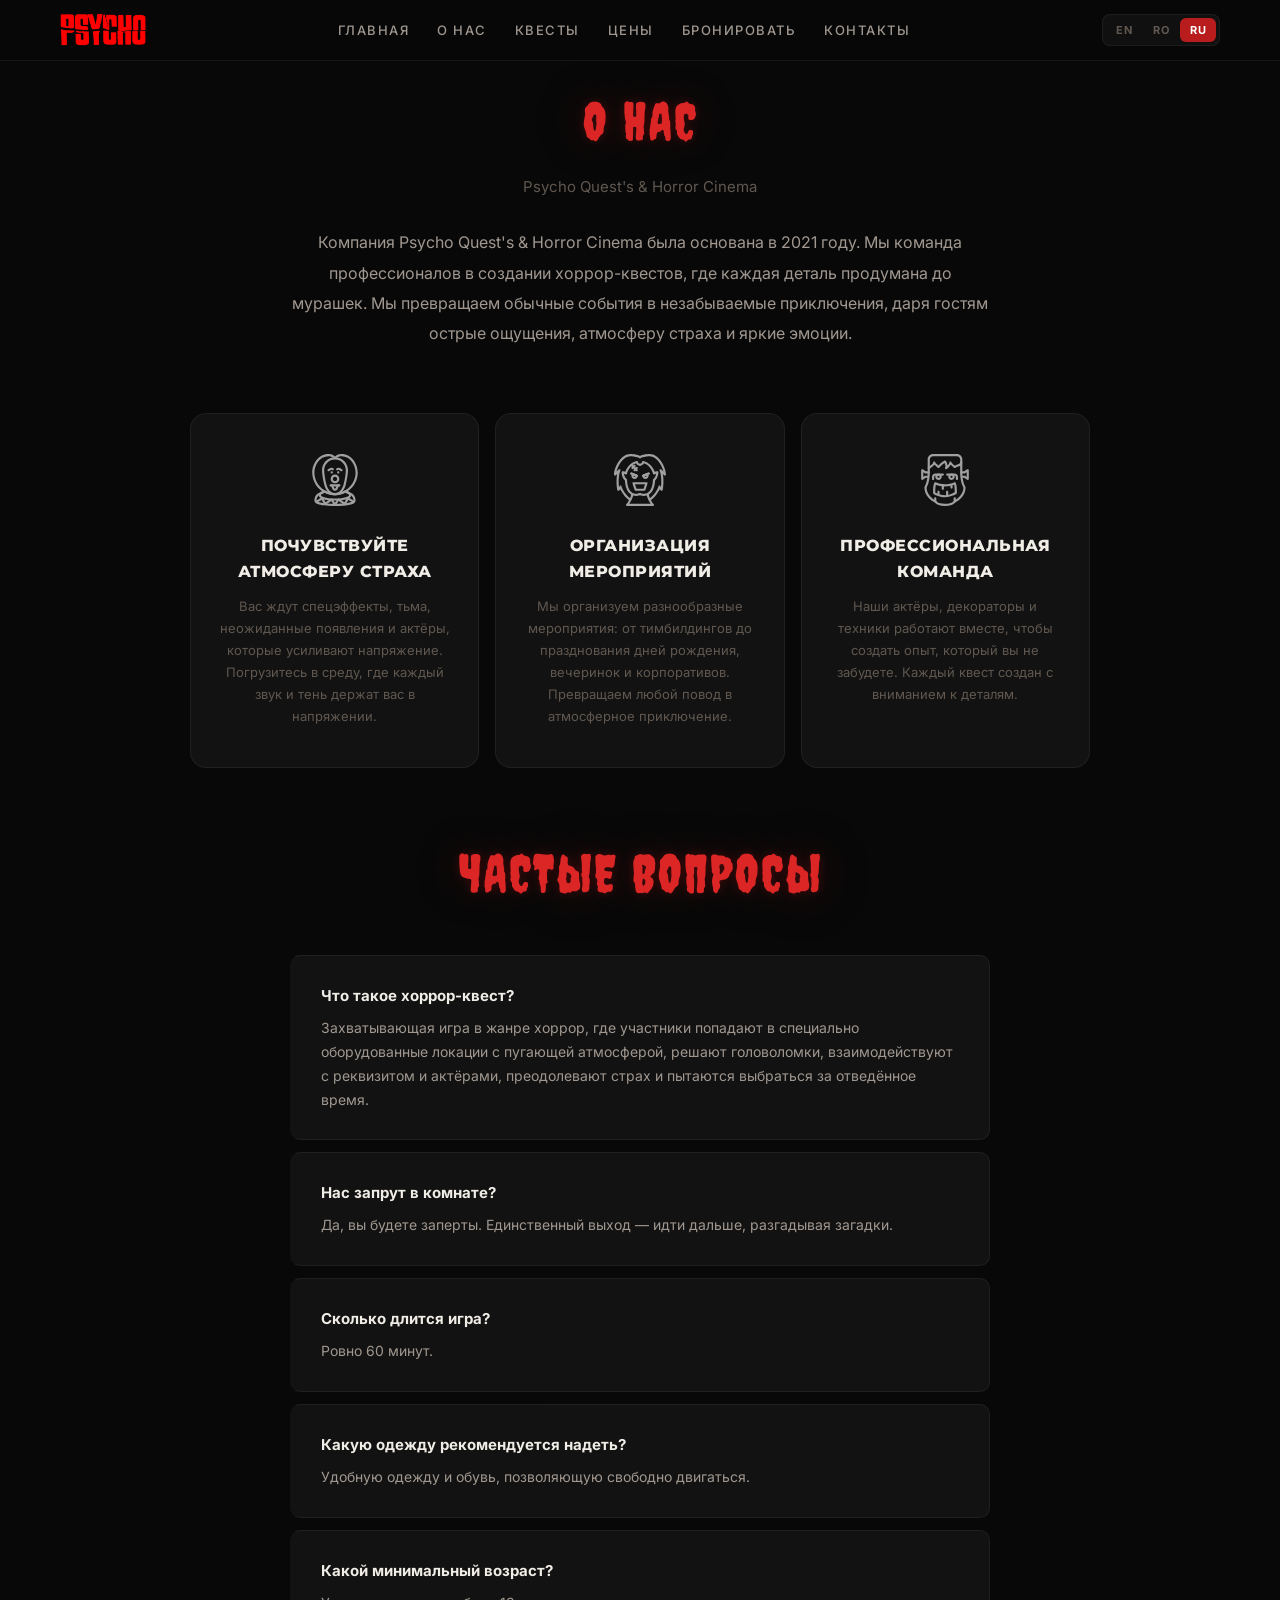
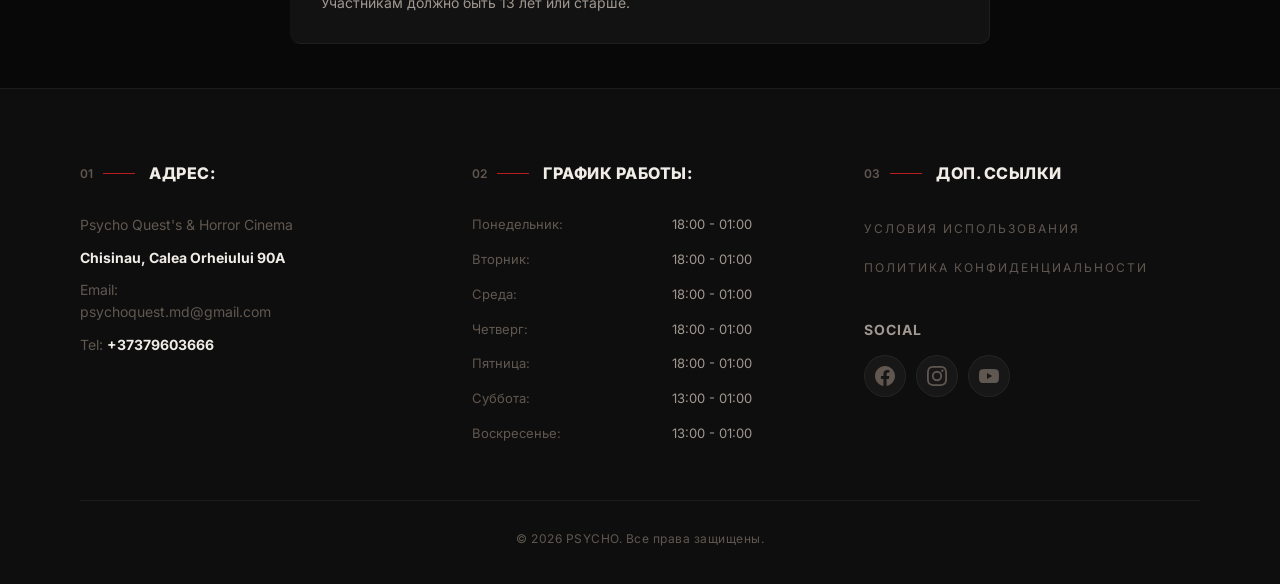
==== commit 93d10d59: "feat: clean URLs — remove .html from all routes - Add vercel.json with cleanUrls: true - Update all " ====
--- a/about.html
+++ b/about.html
@@ -46,14 +46,14 @@
   <!-- NAVBAR -->
   <header class="navbar" role="banner">
     <nav class="navbar-inner">
-      <a href="index.html" class="logo"><img src="images/logo.png" alt="PSYCHO" class="logo-img"></a>
+      <a href="/" class="logo"><img src="images/logo.png" alt="PSYCHO" class="logo-img"></a>
       <ul class="nav-links">
-        <li><a href="index.html" data-i18n="navHome">Home</a></li>
-        <li><a href="about.html" data-i18n="navAbout">About Us</a></li>
-        <li><a href="quests.html" data-i18n="navQuests">Quests</a></li>
-        <li><a href="pricing.html" data-i18n="navPricing">Pricing</a></li>
-        <li><a href="booking.html" data-i18n="navBooking">Book Now</a></li>
-        <li><a href="contact.html" data-i18n="navContact">Contact</a></li>
+        <li><a href="/" data-i18n="navHome">Home</a></li>
+        <li><a href="/about" data-i18n="navAbout">About Us</a></li>
+        <li><a href="/quests" data-i18n="navQuests">Quests</a></li>
+        <li><a href="/pricing" data-i18n="navPricing">Pricing</a></li>
+        <li><a href="/booking" data-i18n="navBooking">Book Now</a></li>
+        <li><a href="/contact" data-i18n="navContact">Contact</a></li>
       </ul>
       <div class="nav-controls">
         <div class="lang-switcher">
@@ -67,12 +67,12 @@
   </header>
 
   <nav class="mobile-nav" id="mobileNav">
-    <a href="index.html" data-i18n="navHome">Home</a>
-    <a href="about.html" data-i18n="navAbout">About Us</a>
-    <a href="quests.html" data-i18n="navQuests">Quests</a>
-    <a href="pricing.html" data-i18n="navPricing">Pricing</a>
-    <a href="booking.html" data-i18n="navBooking">Book Now</a>
-    <a href="contact.html" data-i18n="navContact">Contact</a>
+    <a href="/" data-i18n="navHome">Home</a>
+    <a href="/about" data-i18n="navAbout">About Us</a>
+    <a href="/quests" data-i18n="navQuests">Quests</a>
+    <a href="/pricing" data-i18n="navPricing">Pricing</a>
+    <a href="/booking" data-i18n="navBooking">Book Now</a>
+    <a href="/contact" data-i18n="navContact">Contact</a>
   </nav>
 
   <main class="page-content">
@@ -161,8 +161,8 @@
         <div class="footer-col">
           <div class="footer-col-header"><span class="footer-col-num">03</span><h4 data-i18n="footerLinks">Extra links</h4></div>
           <div class="footer-col-body">
-            <a href="terms.html" class="footer-link" data-i18n="footerTerms">TERMS OF USE</a>
-            <a href="privacy.html" class="footer-link" data-i18n="footerPrivacy">PRIVACY POLICY</a>
+            <a href="/terms" class="footer-link" data-i18n="footerTerms">TERMS OF USE</a>
+            <a href="/privacy" class="footer-link" data-i18n="footerPrivacy">PRIVACY POLICY</a>
           </div>
           <div class="footer-social-section">
             <h4>Social</h4>
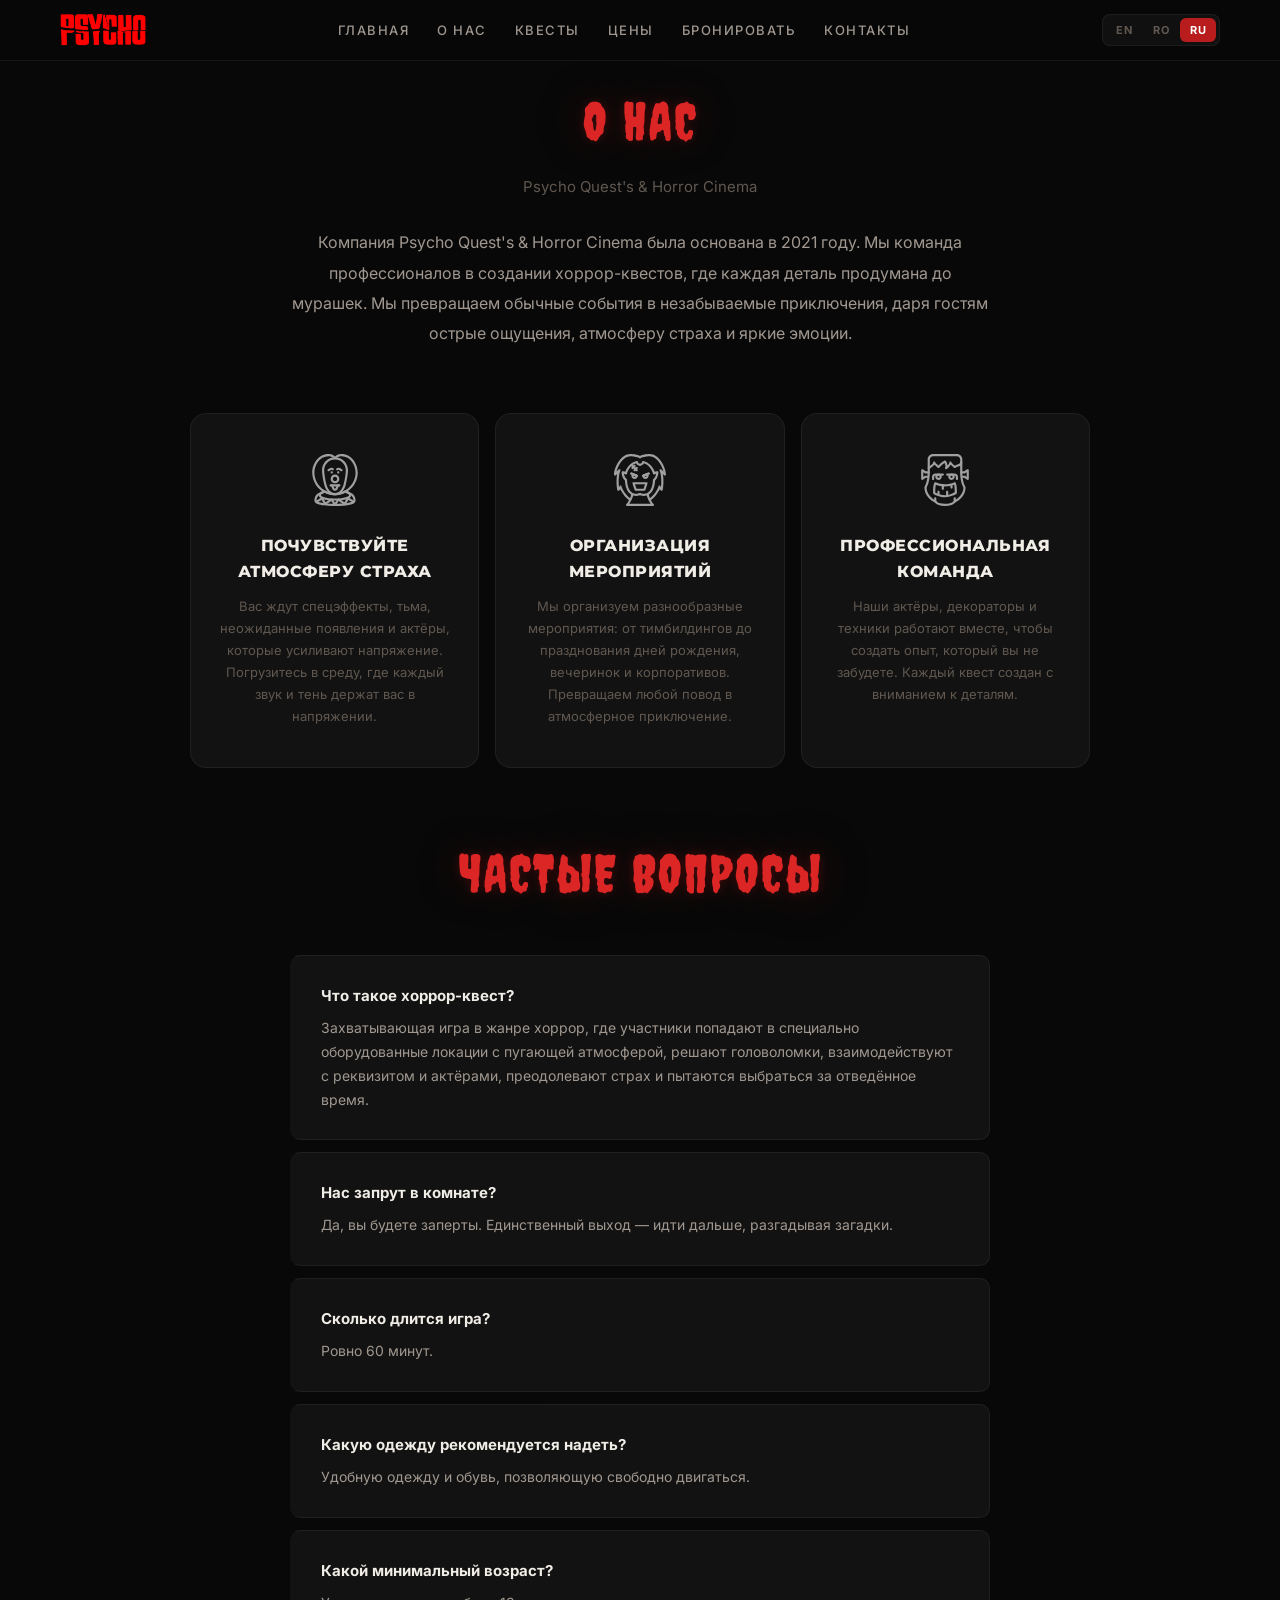
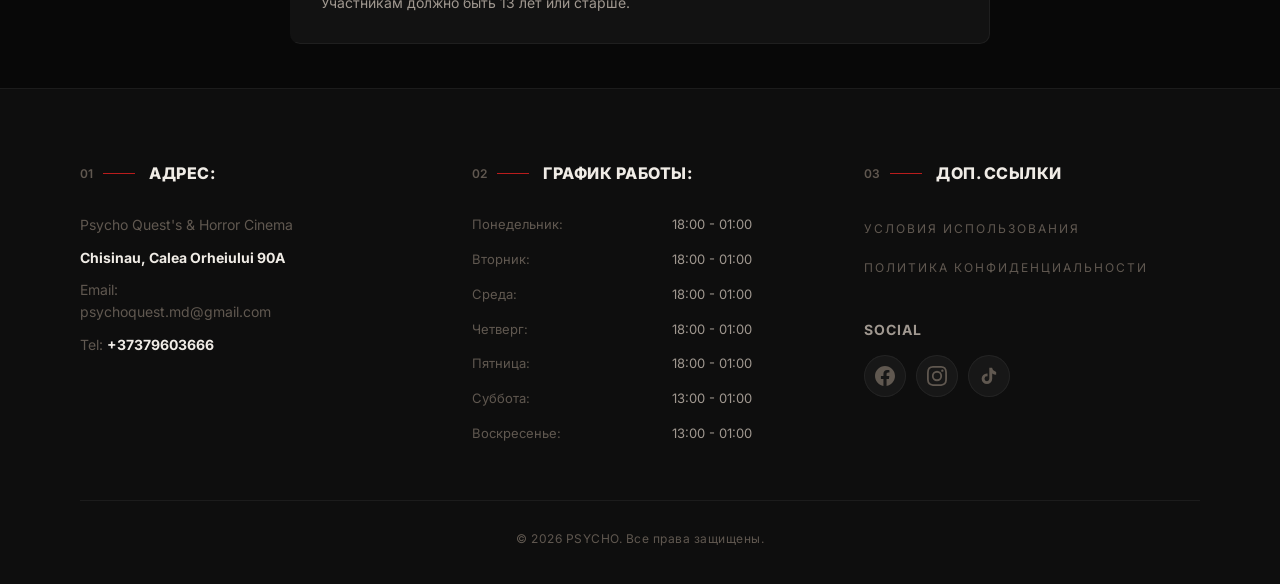
==== commit 16aea743: "feat: replace YouTube with TikTok in footer Co-Authored-By: Claude Opus 4.6 (1M context) <noreply@an" ====
--- a/about.html
+++ b/about.html
@@ -169,7 +169,7 @@
             <div class="footer-social-links">
               <a href="https://facebook.com/psychoquest.balti" class="footer-social-btn" aria-label="Facebook" target="_blank" rel="noopener"><svg width="20" height="20" fill="currentColor" viewBox="0 0 24 24"><path d="M24 12.073c0-6.627-5.373-12-12-12s-12 5.373-12 12c0 5.99 4.388 10.954 10.125 11.854v-8.385H7.078v-3.47h3.047V9.43c0-3.007 1.792-4.669 4.533-4.669 1.312 0 2.686.235 2.686.235v2.953H15.83c-1.491 0-1.956.925-1.956 1.874v2.25h3.328l-.532 3.47h-2.796v8.385C19.612 23.027 24 18.062 24 12.073z"/></svg></a>
               <a href="https://instagram.com/psycho_quest.md" class="footer-social-btn" aria-label="Instagram" target="_blank" rel="noopener"><svg width="20" height="20" fill="currentColor" viewBox="0 0 24 24"><path d="M12 2.163c3.204 0 3.584.012 4.85.07 3.252.148 4.771 1.691 4.919 4.919.058 1.265.069 1.645.069 4.849 0 3.205-.012 3.584-.069 4.849-.149 3.225-1.664 4.771-4.919 4.919-1.266.058-1.644.07-4.85.07-3.204 0-3.584-.012-4.849-.07-3.26-.149-4.771-1.699-4.919-4.92-.058-1.265-.07-1.644-.07-4.849 0-3.204.013-3.583.07-4.849.149-3.227 1.664-4.771 4.919-4.919 1.266-.057 1.645-.069 4.849-.069zM12 0C8.741 0 8.333.014 7.053.072 2.695.272.273 2.69.073 7.052.014 8.333 0 8.741 0 12c0 3.259.014 3.668.072 4.948.2 4.358 2.618 6.78 6.98 6.98C8.333 23.986 8.741 24 12 24c3.259 0 3.668-.014 4.948-.072 4.354-.2 6.782-2.618 6.979-6.98.059-1.28.073-1.689.073-4.948 0-3.259-.014-3.667-.072-4.947-.196-4.354-2.617-6.78-6.979-6.98C15.668.014 15.259 0 12 0zm0 5.838a6.162 6.162 0 100 12.324 6.162 6.162 0 000-12.324zM12 16a4 4 0 110-8 4 4 0 010 8zm6.406-11.845a1.44 1.44 0 100 2.881 1.44 1.44 0 000-2.881z"/></svg></a>
-              <a href="https://youtube.com/@psycho_moldova" class="footer-social-btn" aria-label="YouTube" target="_blank" rel="noopener"><svg width="20" height="20" fill="currentColor" viewBox="0 0 24 24"><path d="M23.498 6.186a3.016 3.016 0 00-2.122-2.136C19.505 3.545 12 3.545 12 3.545s-7.505 0-9.377.505A3.017 3.017 0 00.502 6.186C0 8.07 0 12 0 12s0 3.93.502 5.814a3.016 3.016 0 002.122 2.136c1.871.505 9.376.505 9.376.505s7.505 0 9.377-.505a3.015 3.015 0 002.122-2.136C24 15.93 24 12 24 12s0-3.93-.502-5.814zM9.545 15.568V8.432L15.818 12l-6.273 3.568z"/></svg></a>
+              <a href="https://www.tiktok.com/@psycho_moldova" class="footer-social-btn" aria-label="TikTok" target="_blank" rel="noopener"><svg width="20" height="20" fill="currentColor" viewBox="0 0 24 24"><path d="M19.59 6.69a4.83 4.83 0 01-3.77-4.25V2h-3.45v13.67a2.89 2.89 0 01-2.88 2.5 2.89 2.89 0 01-2.89-2.89 2.89 2.89 0 012.89-2.89c.28 0 .54.04.79.1v-3.5a6.37 6.37 0 00-.79-.05A6.34 6.34 0 003.15 15.2a6.34 6.34 0 006.34 6.34 6.34 6.34 0 006.34-6.34V8.98a8.18 8.18 0 004.76 1.52V7.05a4.84 4.84 0 01-1-.36z"/></svg></a>
             </div>
           </div>
         </div>
